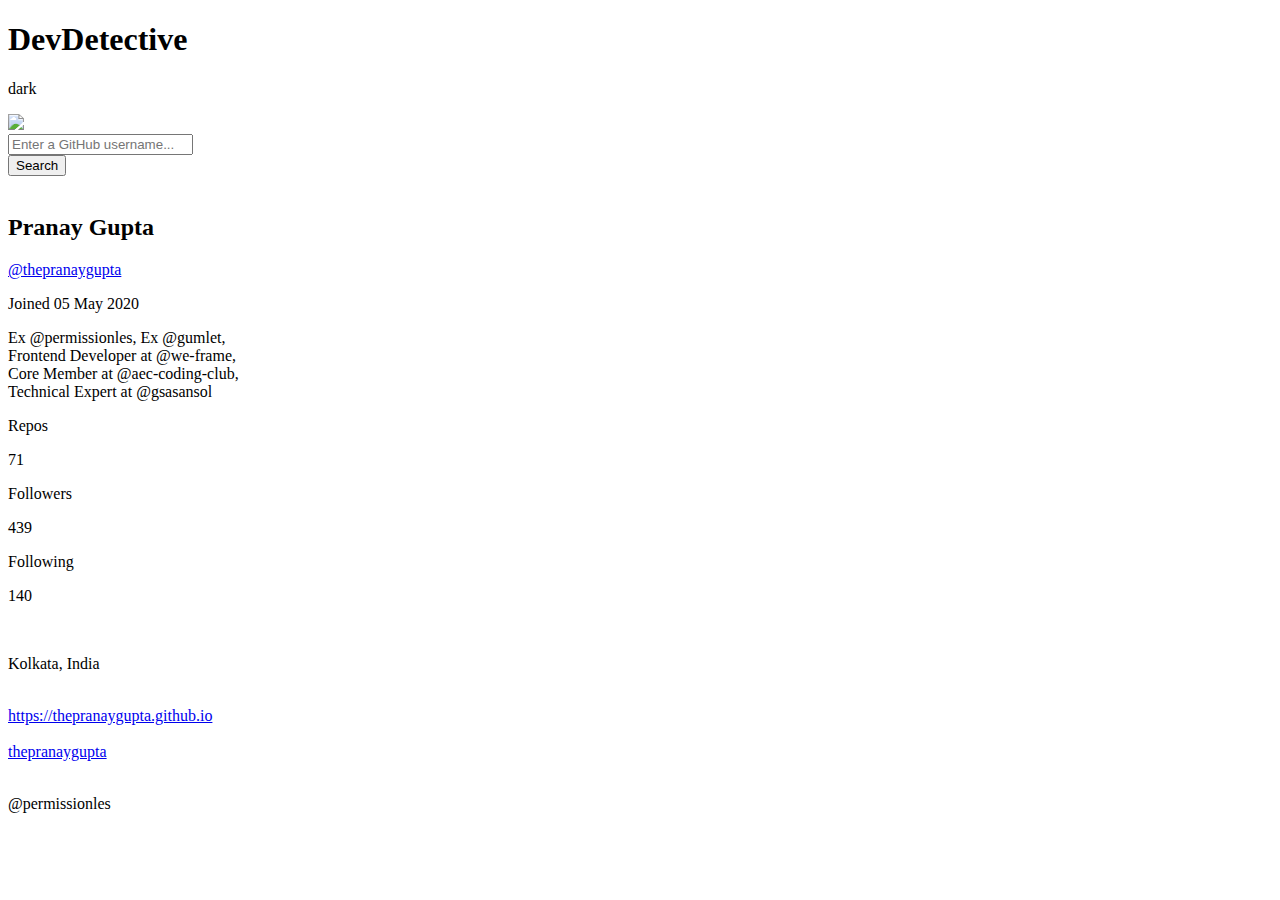
==== index.html @ 6948c30e ".." ====
<!DOCTYPE html>
<html lang="en">

<head>
    <meta charset="UTF-8">
    <meta http-equiv="X-UA-Compatible" content="IE=edge">
    <meta name="viewport" content="width=device-width, initial-scale=1.0">
    <link rel="shortcut icon" href="../img/favicon.ico" />
    <title>Github profile detector</title>
    <link rel="stylesheet" href="https://cdnjs.cloudflare.com/ajax/libs/font-awesome/6.3.0/css/all.min.css" />
    <link rel="stylesheet" href="index.css">
</head>

<body>
    <div class="container">
        <header class="header">
            <h1 class="title">DevDetective</h1>
            <div id="btn-mode">
                <p id="mode-text">dark</p>
                <p id="mode-text" style="display:none">light</p>
                <div class="icon-container">
                    <img src="./images/moon-icon.svg" id="mode-icon">
                </div>
            </div>
        </header>

        <main>
            <div id="app">
                <div class="searchbar-container">
                    <input type="search" name="user-input" id="input" placeholder="Enter a GitHub username..." required>
                    <div class="error">
                        <p id="no-result" style="display:none">no search result</p>
                    </div>
                    <div>
                        <button class="btn-search" id="submit">Search</button>
                    </div>
                    <div class="profile-container active">
                        <div class="profile-content">
                            <div class="profile-header">
                                <img id="avatar" src="https://avatars.githubusercontent.com/u/64855541?v=4" alt="">
                                <div class="profile-right">
                                    <div class="profile-info-wrapper">
                                        <div class="profile-name">
                                            <h2 id="name">Pranay Gupta</h2>
                                            <a href="https://github.com/thepranaygupta" target="_blank"
                                                rel="noopener noreferrer" id="user">@thepranaygupta</a>
                                        </div>
                                        <div class="para">
                                        <p id="date">Joined 05 May 2020</p>
                                    </div>
                                    </div>
                                    <p id="bio">Ex @permissionles, Ex @gumlet,<br>Frontend Developer at
                                        @we-frame,<br>Core
                                        Member at @aec-coding-club,<br>Technical Expert at @gsasansol</p>
                                    <div class="profile-stats-wrapper">
                                        <div class="profile-stat">
                                            <p class="stat-title">Repos</p>
                                            <p id="repos" class="stat-value">71</p>
                                        </div>
                                        <div class="profile-stat">
                                            <p class="stat-title">Followers</p>
                                            <p id="followers" class="stat-value">439</p>
                                        </div>
                                        <div class="profile-stat">
                                            <p class="stat-title">Following</p>
                                            <p id="following" class="stat-value">140</p>
                                        </div>
                                    </div>
                                    <div class="profile-bottom-wrapper">
                                        
                                            <div class="profile-info">
                                                <div class="bottom-icons"><img src="./images/location-icon.svg"
                                                        alt="">
                                                </div>
                                                <p id="location">Kolkata, India</p>
                                            </div>
                                            <div class="profile-info">
                                                <div class="bottom-icons"><img src="./images/website-icon.svg"
                                                        alt="">
                                                </div>
                                                <a href="https://thepranaygupta.github.io"
                                                    id="page">https://thepranaygupta.github.io</a>
                                            </div>
                                        
                                        
                                            <div class="profile-info">
                                                <div class="bottom-icons"><img src="./images/twitter-icon.svg"
                                                        alt="">
                                                </div>
                                                <a href="https://twitter.com/thepranaygupta"
                                                    id="twitter">thepranaygupta</a>
                                            </div>
                                            <div class="profile-info">
                                                <div class="bottom-icons"><img src="./images/company-icon.svg"
                                                        alt="">
                                                </div>
                                                <p id="company">@permissionles</p>
                                            </div>
                                        
                                    </div>
                                </div>

                            </div>
                        </div>
                    </div>
                </div>
            </div>
        </main>
    </div>

    <script src="script.js"></script>
</body>

</html>
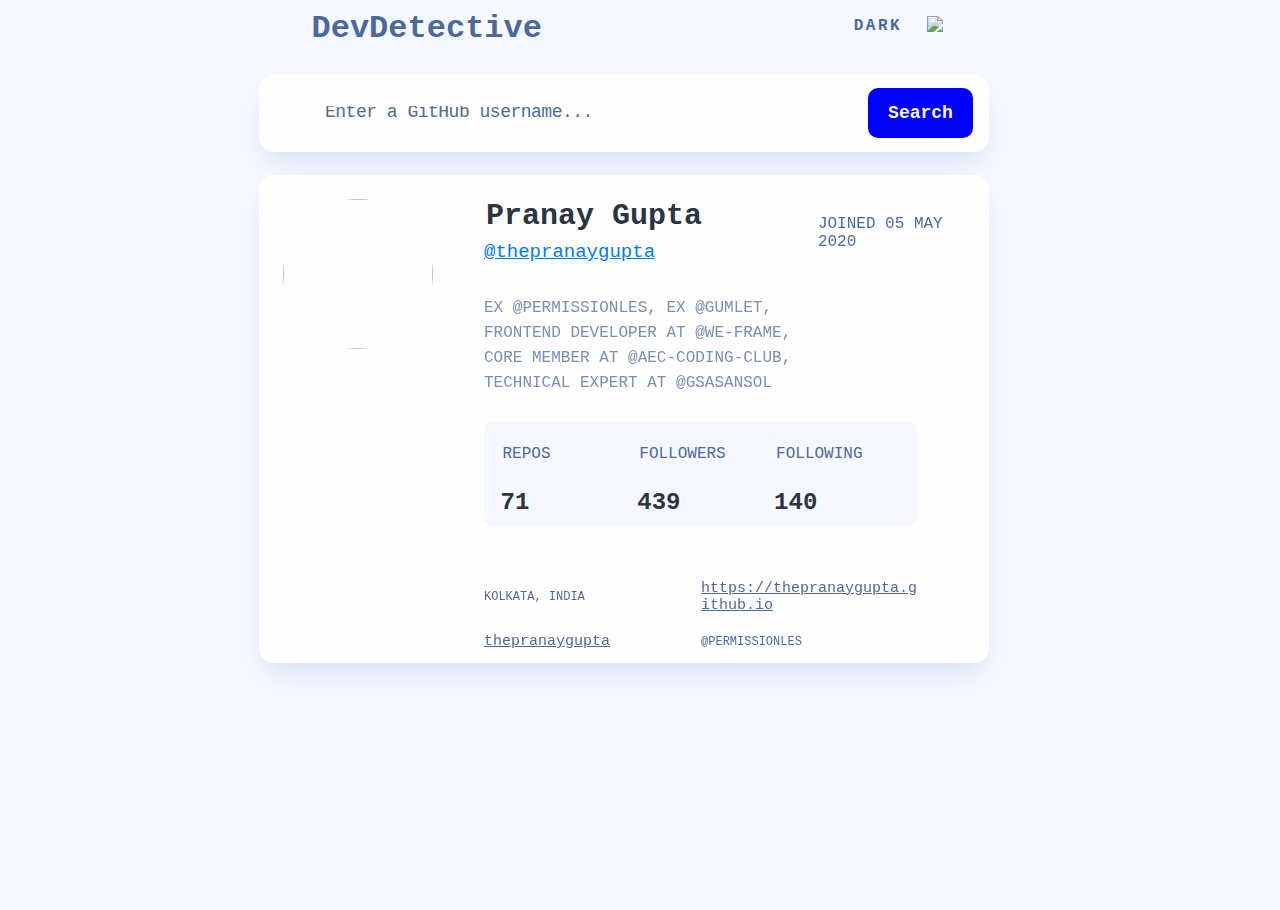
==== commit 9c52a3cb: "improve styling" ====
--- a/index.html
+++ b/index.html
@@ -37,7 +37,9 @@
                     <div class="profile-container active">
                         <div class="profile-content">
                             <div class="profile-header">
-                                <img id="avatar" src="https://avatars.githubusercontent.com/u/64855541?v=4" alt="">
+                                <div class="profile-left">
+                                    <img id="avatar" src="https://avatars.githubusercontent.com/u/64855541?v=4" alt="">
+                                </div>
                                 <div class="profile-right">
                                     <div class="profile-info-wrapper">
                                         <div class="profile-name">
@@ -46,8 +48,8 @@
                                                 rel="noopener noreferrer" id="user">@thepranaygupta</a>
                                         </div>
                                         <div class="para">
-                                        <p id="date">Joined 05 May 2020</p>
-                                    </div>
+                                            <p id="date">Joined 05 May 2020</p>
+                                        </div>
                                     </div>
                                     <p id="bio">Ex @permissionles, Ex @gumlet,<br>Frontend Developer at
                                         @we-frame,<br>Core
@@ -67,36 +69,31 @@
                                         </div>
                                     </div>
                                     <div class="profile-bottom-wrapper">
-                                        
-                                            <div class="profile-info">
-                                                <div class="bottom-icons"><img src="./images/location-icon.svg"
-                                                        alt="">
-                                                </div>
-                                                <p id="location">Kolkata, India</p>
+
+                                        <div class="profile-info">
+                                            <div class="bottom-icons"><img src="./images/location-icon.svg" alt="">
                                             </div>
-                                            <div class="profile-info">
-                                                <div class="bottom-icons"><img src="./images/website-icon.svg"
-                                                        alt="">
-                                                </div>
-                                                <a href="https://thepranaygupta.github.io"
-                                                    id="page">https://thepranaygupta.github.io</a>
+                                            <p id="location">Kolkata, India</p>
+                                        </div>
+                                        <div class="profile-info">
+                                            <div class="bottom-icons"><img src="./images/website-icon.svg" alt="">
                                             </div>
-                                        
-                                        
-                                            <div class="profile-info">
-                                                <div class="bottom-icons"><img src="./images/twitter-icon.svg"
-                                                        alt="">
-                                                </div>
-                                                <a href="https://twitter.com/thepranaygupta"
-                                                    id="twitter">thepranaygupta</a>
+                                            <a href="https://thepranaygupta.github.io"
+                                                id="page">https://thepranaygupta.github.io</a>
+                                        </div>
+
+
+                                        <div class="profile-info">
+                                            <div class="bottom-icons"><img src="./images/twitter-icon.svg" alt="">
                                             </div>
-                                            <div class="profile-info">
-                                                <div class="bottom-icons"><img src="./images/company-icon.svg"
-                                                        alt="">
-                                                </div>
-                                                <p id="company">@permissionles</p>
+                                            <a href="https://twitter.com/thepranaygupta" id="twitter">thepranaygupta</a>
+                                        </div>
+                                        <div class="profile-info">
+                                            <div class="bottom-icons"><img src="./images/company-icon.svg" alt="">
                                             </div>
-                                        
+                                            <p id="company">@permissionles</p>
+                                        </div>
+
                                     </div>
                                 </div>
 
--- a/index.css
+++ b/index.css
@@ -0,0 +1,305 @@
+* {
+    margin: 0;
+    padding: 0;
+    box-sizing: border-box;
+    font-family: "Space Mono", monospace;
+}
+
+:root {
+    --lm-bg: #f6f8ff;
+    --lm-bg-content: #fefefe;
+    --lm-text: #4b6a9b;
+    --lm-text-alt: #2b3442;
+    --lm-shadow: 0px 16px 30px -10px rgba(70, 96, 187, 0.2);
+    --lm-shadow-inactive: 0px 16px 30px -10px rgba(0, 0, 0, 0.2);
+    --lm-icon-bg: brightness(100%);
+    /* Btn */
+    --btn: #0079ff;
+    --btn-hover: #60abff;
+}
+
+body {
+    width: 100vw;
+    height: 100vh;
+    overflow-x: hidden;
+    background-color: var(--lm-bg);
+    color: var(--lm-text);
+}
+
+.container {
+    position: relative;
+    width: 730px;
+    height: 100%;
+    margin: auto;
+}
+
+header {
+    flex-direction: flex;
+    width: 90%;
+    margin: 0rem auto;
+    height: 32px;
+    display: flex;
+    justify-content: space-between;
+    margin-block-start: 0.63em;
+    margin-block-end: 2em;
+}
+
+#btn-mode {
+    display: flex;
+    justify-content: space-evenly;
+    align-items: center;
+    width: 140px;
+    letter-spacing: 2.5px;
+    color: var(--lm-text);
+    font-weight: bold;
+    cursor: pointer;
+}
+
+p {
+    display: block;
+    margin-block-start: 1em;
+    margin-block-end: 1em;
+    margin-inline-start: 0px;
+    margin-inline-end: 0px;
+    text-transform: uppercase;
+}
+
+#app {
+    width: 100%;
+    height: 600px;
+    margin-left: -16px;
+}
+
+.searchbar-container {
+    position: relative;
+    background-color: var(--lm-bg-content);
+    border-radius: 15px;
+    box-shadow: var(--lm-shadow);
+    display: flex;
+    height: 13%;
+    padding: 16px;
+    justify-content: space-between;
+    align-items: center;
+    background-image: url(./images/search-icon.svg);
+    background-repeat: no-repeat;
+    background-position-x: 24px;
+    background-position-y: center;
+    background-size: 20px;
+}
+
+#input {
+    border: none;
+    width: 80%;
+    outline: none;
+    background: none;
+    color: var(--lm-text);
+    padding-left: 50px;
+}
+
+#input::placeholder {
+    color: var(--lm-text);
+    letter-spacing: -0.5px;
+    font-size: 18px;
+}
+
+.btn-search {
+    width: 105px;
+    height: 50px;
+    font-size: large;
+    font-weight: 700;
+    background: blue;
+    color: #f6f8ff;
+    border: .4px blue;
+    border-radius: 10px;
+    padding: 8px 12px;
+    cursor: pointer;
+}
+
+.btn-search:hover {
+    background: var(--btn-hover);
+    cursor: pointer;
+}
+
+.btn-search:active {
+    transform: scale(0.975);
+}
+
+.profile-container {
+    position: absolute;
+    top: 101px;
+    left: 0;
+    width: 100%;
+    height: 488px;
+    background-color: var(--lm-bg-content);
+    border-radius: 15px;
+    box-shadow: var(--lm-shadow);
+    padding: 24px;
+}
+
+.active {
+    box-shadow: var(--lm-shadow);
+}
+
+.profile-header {
+    display: flex;
+    gap: 20px;
+    margin-bottom: 10px;
+}
+
+.profile-right {
+    padding-left: 31px;
+    position: relative;
+}
+
+#avatar {
+    border-radius: 50% 50%;
+}
+
+.profile-name {
+    display: flex;
+    flex-direction: column;
+    justify-content: space-between;
+    width: 60%;
+}
+
+.profile-info-wrapper {
+    display: flex;
+    column-gap: 98px;
+    position: relative;
+}
+
+.para {
+    position: relative;
+    width: 40%;
+}
+
+.profile-info-wrapper p {
+    position: absolute;
+    top: -4px;
+    right: 157px;
+    position: sticky;
+}
+
+.profile-name h2 {
+    font-size: 30px;
+    font-weight: bold;
+    color: var(--lm-text-alt);
+    margin-bottom: 8px;
+    margin-left: 2px;
+}
+
+.profile-name a {
+    color: var(--btn);
+    font-size: 19px;
+    margin-bottom: 8px;
+}
+
+#bio {
+    margin-top: 25px;
+    margin-bottom: 25px;
+    font-size: 16px;
+    line-height: 25px;
+    opacity: 0.75;
+}
+
+.profile-stats-wrapper {
+    display: flex;
+    flex-direction: row;
+    justify-content: space-evenly;
+    background-color: var(--lm-bg);
+    text-align: center;
+    border-radius: 10px;
+    padding: 6px;
+    width: 90%;
+}
+.profile-stat {
+    display: flex;
+    flex-direction: column;
+    text-align: start;
+    width: 30%;
+    gap: 8px;
+    margin: 0;
+    padding: 0;
+}
+
+.stat-title {
+    font-size: 16px;
+    width: 143px;
+    padding: 2px;
+}
+
+.stat-value {
+    font-size: 24px;
+    font-weight: bold;
+    color: var(--lm-text-alt);
+    margin-bottom: 4px;
+    margin-top: 0;
+    gap: 0;
+}
+
+.profile-bottom-wrapper {
+    display: flex;
+    flex-wrap: wrap;
+    flex-direction: row;
+    width: 95%;
+    height: 20%;
+    border-radius: 8px;
+    margin-top: 3rem;
+}
+
+.profile-info {
+    position: sticky;
+    display: flex;
+    width: 47.5%;
+    font-size: 15px;
+    align-items: center;
+}
+
+.profile-info a {
+    display: block;
+    color: var(--lm-text);
+    word-break: break-all;
+}
+
+.profile-info p {
+    font-size: 12px;
+    word-break: normal;
+}
+
+/* #####Responsive styling################## */
+
+@media screen and (min-width: 901px) {
+    #avatar {
+        width: 150px;
+        height: 150px;
+    }
+
+    .para {
+        width: 180px;
+    }
+}
+
+@media screen and (max-width: 900px) {
+    .profile-left {
+        width: 15%;
+        height: 100%;
+    }
+
+    .profile-left>img {
+        width: 100%;
+    }
+
+    .profile-right {
+        width: 85%;
+    }
+
+    .searchbar-container {
+        width: 90%;
+        margin: 0 auto;
+    }
+
+    .profile-bottom-wrapper {
+        margin-top: 3rem;
+    }
+
+}